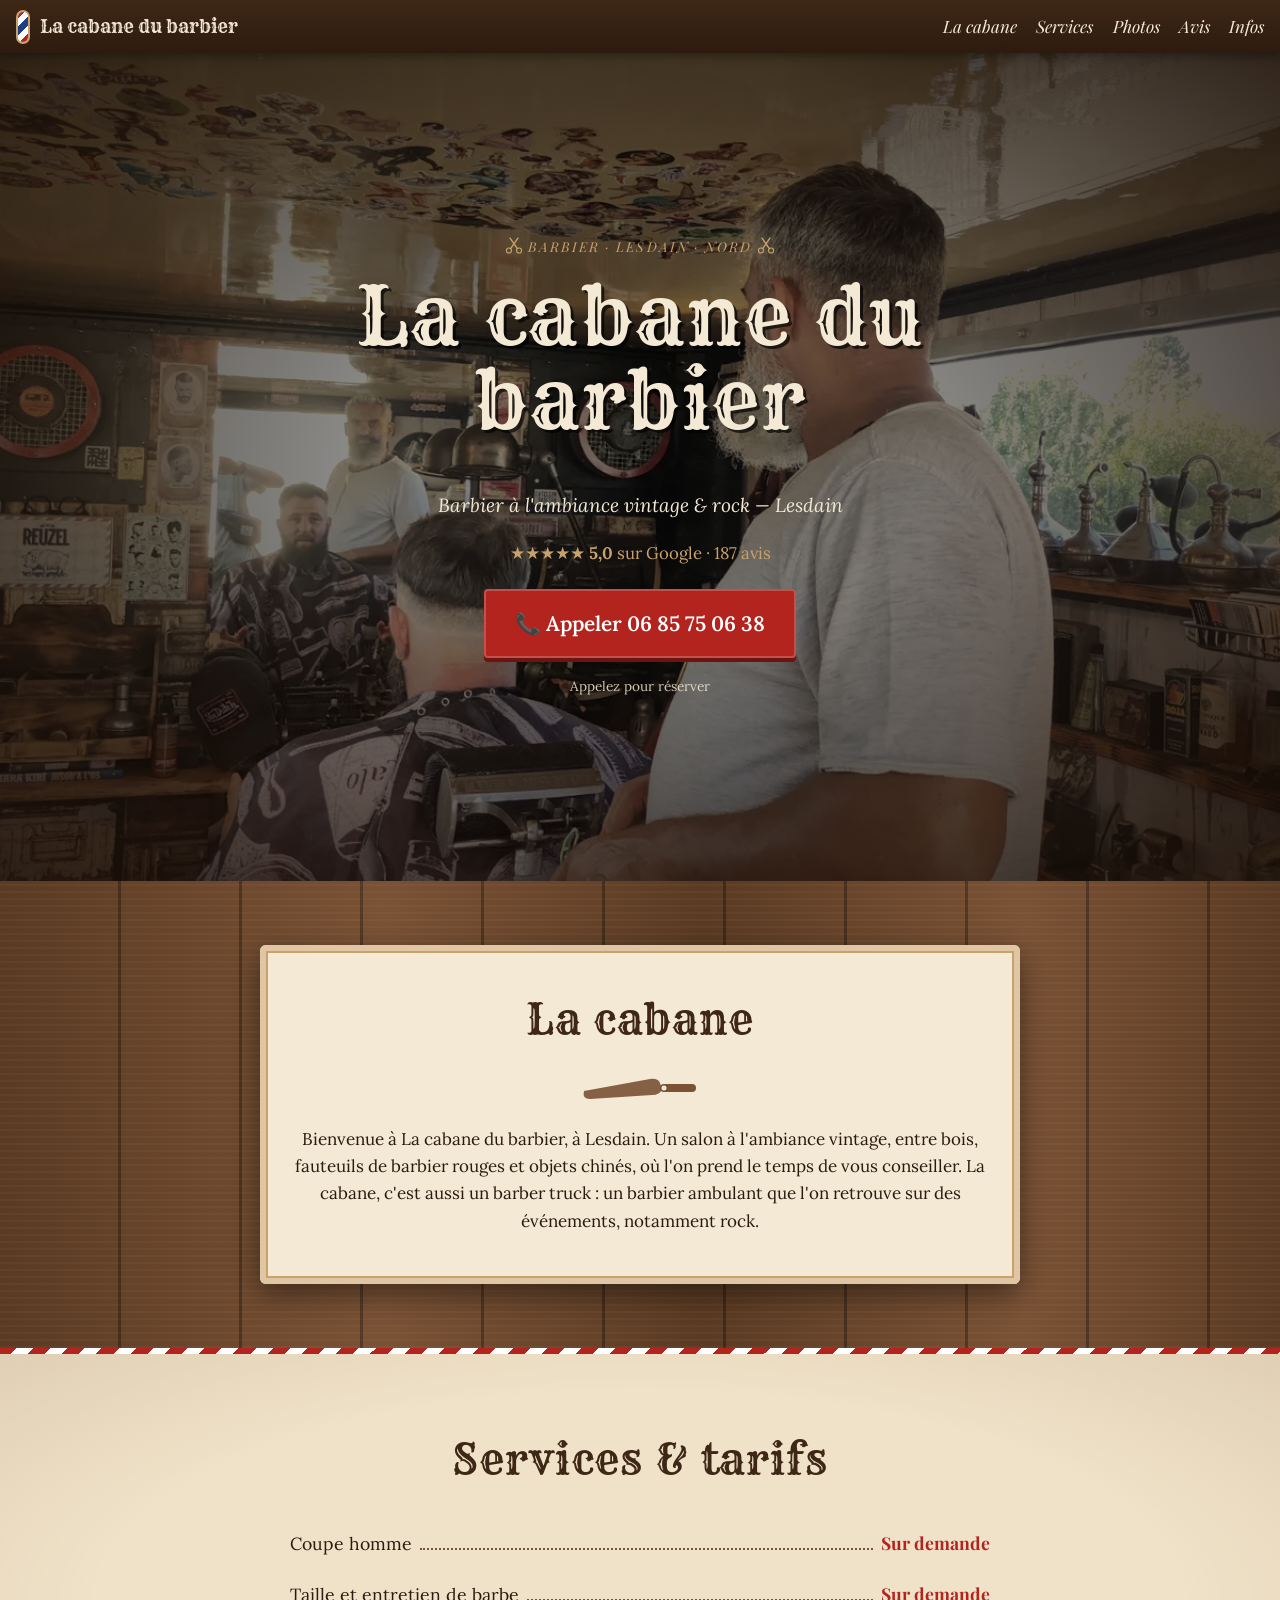
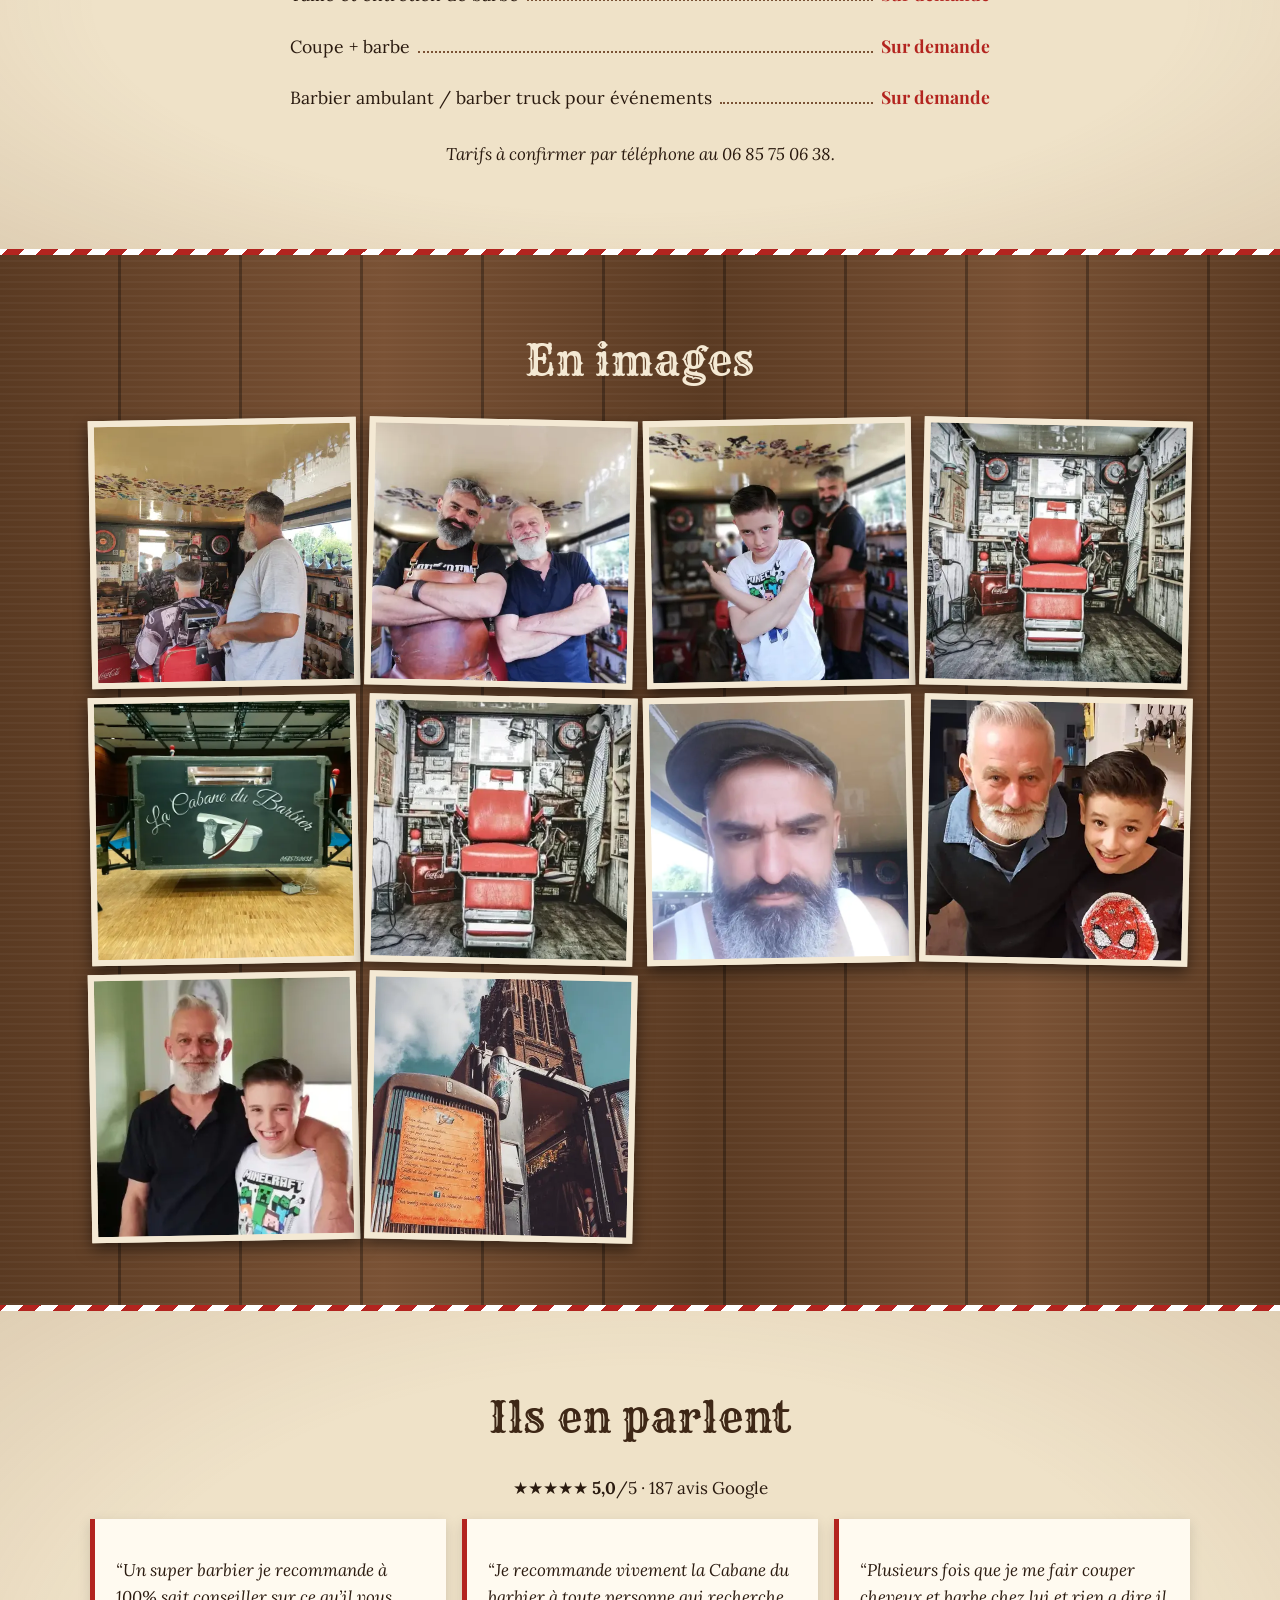
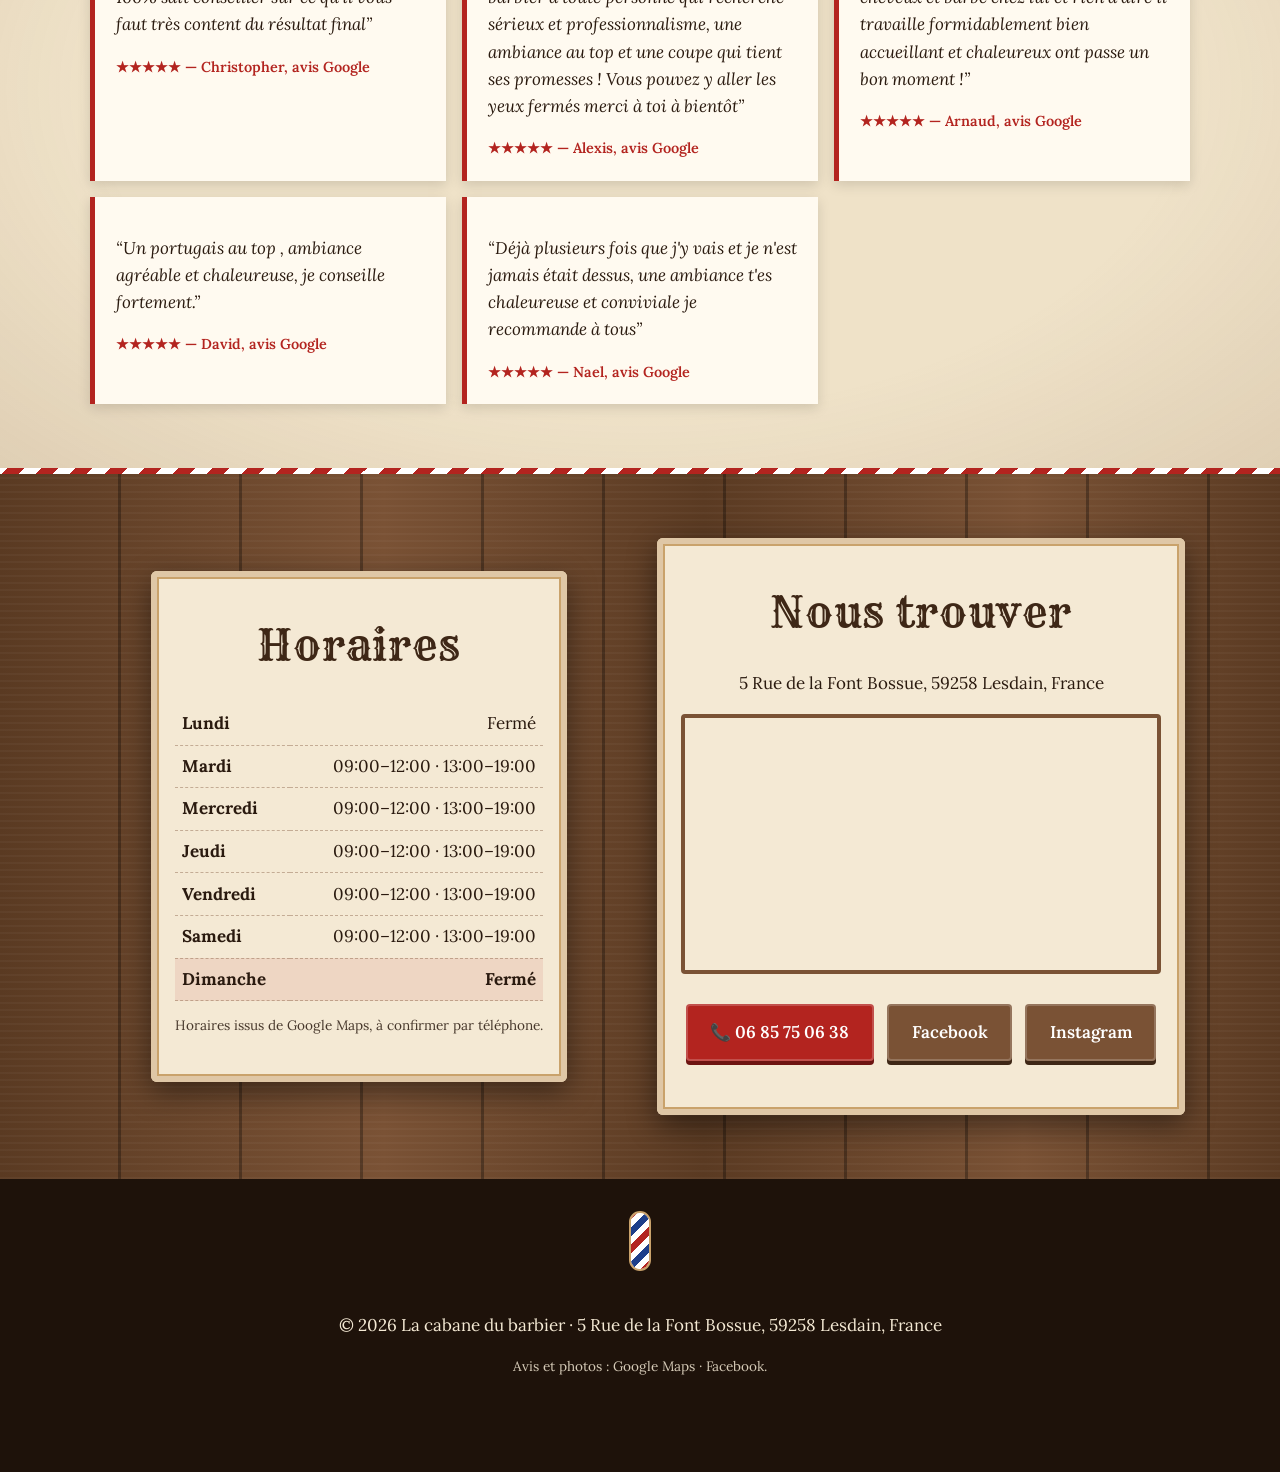
==== index.html @ 54a02e19 "Site La cabane du barbier" ====
<!doctype html><html lang="fr"><head><meta charset="utf-8"><meta name="viewport" content="width=device-width,initial-scale=1">
<title>La cabane du barbier — Barbier à Lesdain (59)</title>
<meta name="description" content="La cabane du barbier, barbier à l'ambiance vintage à Lesdain (Nord). Coupe, barbe, barber truck. 5,0 sur Google. Appelez le 06 85 75 06 38 pour réserver.">
<meta property="og:title" content="La cabane du barbier — Lesdain"><meta property="og:image" content="img/salon-fauteuil-rouge.webp">
<link rel="preconnect" href="https://fonts.googleapis.com"><link href="https://fonts.googleapis.com/css2?family=Rye&family=Playfair+Display:ital,wght@0,600;0,800;1,600&family=Lora:wght@400;600&display=swap" rel="stylesheet">
<link rel="stylesheet" href="assets/style.css?v=1">
</head><body>
<svg width="0" height="0" style="position:absolute"><defs>
<symbol id="razor" viewBox="0 0 120 40"><path d="M4 22 L70 10 Q78 9 80 14 L82 20 Q80 26 72 26 L10 30 Q2 30 4 22Z" fill="currentColor" opacity=".9"/><rect x="80" y="15" width="36" height="8" rx="4" fill="currentColor"/><circle cx="84" cy="19" r="2.5" fill="#f4e9d4"/></symbol>
<symbol id="scissors" viewBox="0 0 64 64"><circle cx="14" cy="48" r="9" fill="none" stroke="currentColor" stroke-width="4"/><circle cx="50" cy="48" r="9" fill="none" stroke="currentColor" stroke-width="4"/><path d="M20 41 L46 4 M44 41 L18 4" stroke="currentColor" stroke-width="5" stroke-linecap="round"/></symbol>
</defs></svg>
<header class="top"><a href="#" class="brand"><span class="pole"><i></i></span><span data-k="nom">La cabane du barbier</span></a>
<nav><a href="#apropos">La cabane</a><a href="#services">Services</a><a href="#galerie">Photos</a><a href="#avis">Avis</a><a href="#infos">Infos</a></nav></header>
<section class="hero"><img src="img/salon-fauteuil-rouge.webp" alt="Fauteuil de barbier rouge dans La cabane du barbier" class="hero-bg">
<div class="hero-in"><p class="since"><svg class="ic"><use href="#scissors"/></svg> Barbier · Lesdain · Nord <svg class="ic"><use href="#scissors"/></svg></p>
<h1 data-k="nom">La cabane du barbier</h1><p class="slogan" data-k="slogan"></p>
<p class="stars">★★★★★ <b data-k="note_google">5,0</b> sur Google · <span data-k="nb_avis">187</span> avis</p>
<a class="btn call" data-tel href="tel:+33685750638">📞 Appeler <span data-k="telephone">06 85 75 06 38</span></a>
<p class="small" data-k="reservation">Appelez pour réserver</p></div></section>
<section id="apropos" class="wood"><div class="card"><h2>La cabane</h2><svg class="razor"><use href="#razor"/></svg><p data-k="apropos"></p></div></section>
<section id="services" class="paper"><h2>Services &amp; tarifs</h2><ul class="menu" id="services-list"></ul><p class="note" data-k="note_services"></p></section>
<section id="galerie" class="wood"><h2 class="light">En images</h2><div class="grid" id="gal"></div></section>
<section id="avis" class="paper"><h2>Ils en parlent</h2><p class="center">★★★★★ <b data-k="note_google">5,0</b>/5 · <span data-k="nb_avis">187</span> avis Google</p><div class="reviews" id="rev"></div></section>
<section id="infos" class="wood"><div class="two"><div class="card"><h2>Horaires</h2><table id="hours"></table><p class="small">Horaires issus de Google Maps, à confirmer par téléphone.</p></div>
<div class="card"><h2>Nous trouver</h2><p data-k="adresse"></p><iframe title="Carte" loading="lazy" src="https://www.openstreetmap.org/export/embed.html?bbox=3.2661%2C50.0950%2C3.2761%2C50.1000&amp;layer=mapnik&amp;marker=50.0975604%2C3.2711028"></iframe>
<p><a class="btn" data-tel href="tel:+33685750638">📞 <span data-k="telephone">06 85 75 06 38</span></a> <a class="btn alt" data-fb href="#" target="_blank" rel="noopener">Facebook</a> <a class="btn alt" data-ig href="#" target="_blank" rel="noopener">Instagram</a></p></div></div></section>
<footer><div class="pole big"><i></i></div><p>© <span id="y"></span> <span data-k="nom"></span> · <span data-k="adresse"></span></p><p class="small">Avis et photos : Google Maps · Facebook.</p></footer>
<a class="fab" data-tel href="tel:+33685750638" aria-label="Appeler">📞</a>
<div id="lb" class="lb" hidden><button aria-label="Fermer">✕</button><img alt=""></div>
<script src="assets/app.js?v=1"></script></body></html>
---- assets/style.css ----
:root{--wood1:#5a3a22;--wood2:#3e2716;--wood3:#7a5235;--cream:#f4e9d4;--paper:#efe2c8;--red:#b3241f;--ink:#2a1a0f;--gold:#c9a26b}
*{box-sizing:border-box}html{scroll-behavior:smooth}body{margin:0;font:17px/1.6 Lora,Georgia,serif;color:var(--ink);background:var(--paper)}
h1,h2{font-family:Rye,'Playfair Display',serif;font-weight:400;letter-spacing:.02em;margin:.2em 0 .6em}h2{font-size:clamp(1.8rem,5vw,2.6rem);text-align:center;color:var(--wood2)}h2.light,.wood h2{color:var(--cream)}
.card h2{color:var(--wood2)}
.top{position:sticky;top:0;z-index:20;display:flex;justify-content:space-between;align-items:center;gap:1rem;padding:.6rem 1rem;background:linear-gradient(var(--wood2),#2c1b0f);color:var(--cream);box-shadow:0 2px 10px #0006}
.brand{display:flex;gap:.6rem;align-items:center;color:var(--cream);text-decoration:none;font-family:Rye,serif;font-size:1.1rem}
nav{display:none;gap:1.2rem}nav a{color:var(--cream);text-decoration:none;font-family:'Playfair Display';font-style:italic}nav a:hover{color:var(--gold)}
@media(min-width:800px){nav{display:flex}}
.pole{width:14px;height:34px;border-radius:7px;border:2px solid var(--gold);overflow:hidden;display:inline-block;background:#fff;position:relative}
.pole i{position:absolute;inset:-40px 0 0;background:repeating-linear-gradient(-45deg,var(--red) 0 6px,#fff 6px 12px,#1d3f8a 12px 18px,#fff 18px 24px);animation:pole 1.4s linear infinite}
.pole.big{width:22px;height:60px;border-radius:11px;margin:0 auto 1rem}@keyframes pole{to{transform:translateY(34px)}}
@media(prefers-reduced-motion:reduce){.pole i{animation:none}}
.hero{position:relative;min-height:92vh;display:grid;place-items:center;text-align:center;color:var(--cream);overflow:hidden}
.hero-bg{position:absolute;inset:0;width:100%;height:100%;object-fit:cover;filter:sepia(.25) brightness(.55)}
.hero:after{content:"";position:absolute;inset:0;background:radial-gradient(ellipse at center,transparent 30%,#1c0f07cc 100%)}
.hero-in{position:relative;z-index:2;padding:2rem 1.2rem;max-width:760px}.hero h1{font-size:clamp(2.4rem,9vw,5rem);line-height:1.05;text-shadow:3px 3px 0 #000a}
.since{font-family:'Playfair Display';font-style:italic;letter-spacing:.15em;text-transform:uppercase;font-size:.85rem;color:var(--gold)}.ic{width:18px;height:18px;vertical-align:-3px;color:var(--gold)}
.slogan{font-size:1.2rem;font-style:italic}.stars{color:var(--gold);font-size:1.05rem}
.btn{display:inline-block;background:var(--red);color:#fff;text-decoration:none;padding:.8rem 1.4rem;border-radius:4px;font-weight:600;border:2px solid #fff3;box-shadow:0 4px 0 #6d1411;margin:.3rem}
.btn.call{font-size:1.3rem;padding:1rem 1.8rem}.btn:active{transform:translateY(3px);box-shadow:0 1px 0 #6d1411}.btn.alt{background:var(--wood3);box-shadow:0 4px 0 var(--wood2)}
.small{font-size:.85rem;opacity:.85}.center{text-align:center}
section{padding:4rem 1.2rem}
.wood{background:repeating-linear-gradient(90deg,transparent 0 118px,#0000004d 118px 121px),repeating-linear-gradient(0deg,#ffffff08 0 2px,transparent 2px 7px),linear-gradient(90deg,var(--wood1),var(--wood3) 30%,var(--wood1) 55%,var(--wood3) 80%,var(--wood1));color:var(--cream)}
.paper{background:radial-gradient(#0000 60%,#7a523522),var(--paper);border-top:6px solid;border-bottom:6px solid;border-image:repeating-linear-gradient(-45deg,var(--red) 0 12px,#fff 12px 24px) 6}
.card{background:var(--cream);color:var(--ink);max-width:760px;margin:auto;padding:2rem 1.5rem;border-radius:6px;box-shadow:0 10px 30px #0007,inset 0 0 0 6px #fff6,inset 0 0 0 8px var(--gold);text-align:center}
.razor{width:120px;height:40px;color:var(--wood3);display:block;margin:-.5rem auto 1rem}
.menu{list-style:none;max-width:700px;margin:0 auto;padding:0}.menu li{display:flex;align-items:baseline;gap:.5rem;padding:.7rem 0;font-size:1.1rem}.menu i{flex:1;border-bottom:2px dotted var(--wood3)}.menu b{color:var(--red);font-family:'Playfair Display'}
.note{text-align:center;font-style:italic}
.grid{display:grid;grid-template-columns:repeat(2,1fr);gap:.6rem;max-width:1100px;margin:auto}@media(min-width:800px){.grid{grid-template-columns:repeat(4,1fr)}}
.ph{padding:0;border:6px solid var(--cream);background:var(--cream);cursor:zoom-in;aspect-ratio:1;overflow:hidden;box-shadow:0 6px 16px #0008;transform:rotate(-1deg);transition:.25s}.ph:nth-child(even){transform:rotate(1.2deg)}.ph:hover{transform:scale(1.04) rotate(0)}
.ph img{width:100%;height:100%;object-fit:cover;display:block}
.lb{position:fixed;inset:0;z-index:50;background:#000e;display:grid;place-items:center}.lb[hidden]{display:none}.lb img{max-width:94vw;max-height:88vh;border:6px solid var(--cream)}.lb button{position:absolute;top:1rem;right:1rem;font-size:1.6rem;background:none;color:#fff;border:0}
.reviews{display:grid;gap:1rem;max-width:1100px;margin:auto}@media(min-width:800px){.reviews{grid-template-columns:repeat(3,1fr)}}
blockquote{margin:0;background:#fffaf0;padding:1.3rem;border-left:5px solid var(--red);box-shadow:0 4px 12px #0002;font-style:italic}cite{display:block;margin-top:.6rem;font-style:normal;color:var(--red);font-weight:600;font-size:.9rem}
.two{display:grid;gap:1.5rem;max-width:1100px;margin:auto}@media(min-width:800px){.two{grid-template-columns:1fr 1fr}}
table{width:100%;border-collapse:collapse}th,td{padding:.45rem;border-bottom:1px dashed #7a523566;text-align:left}td{text-align:right}tr.today{background:#b3241f18;font-weight:700}
iframe{width:100%;height:260px;border:4px solid var(--wood3);border-radius:4px}
footer{background:#1e120a;color:var(--cream);text-align:center;padding:2rem 1rem 5rem}
.fab{position:fixed;right:16px;bottom:16px;width:60px;height:60px;border-radius:50%;background:var(--red);display:grid;place-items:center;font-size:1.6rem;text-decoration:none;box-shadow:0 6px 18px #000a;z-index:30;border:3px solid #fff}
@media(min-width:800px){.fab{display:none}}
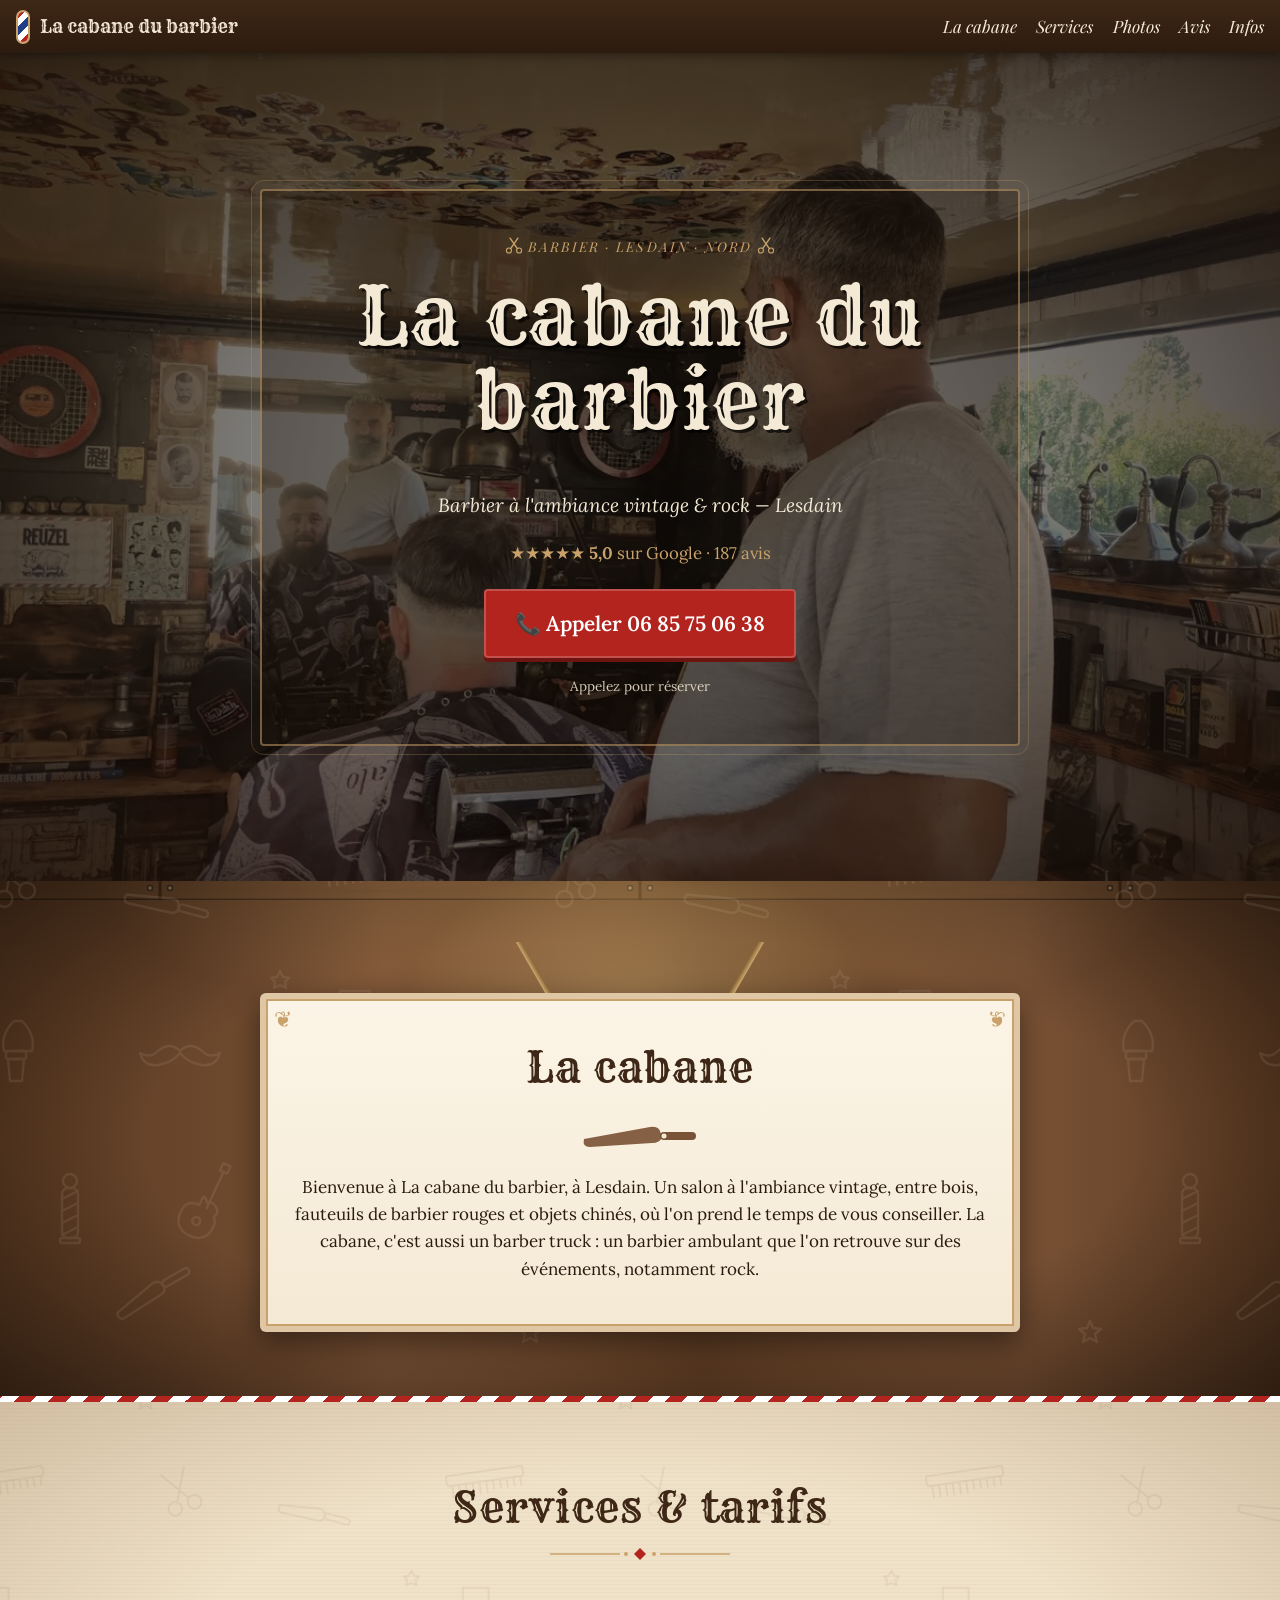
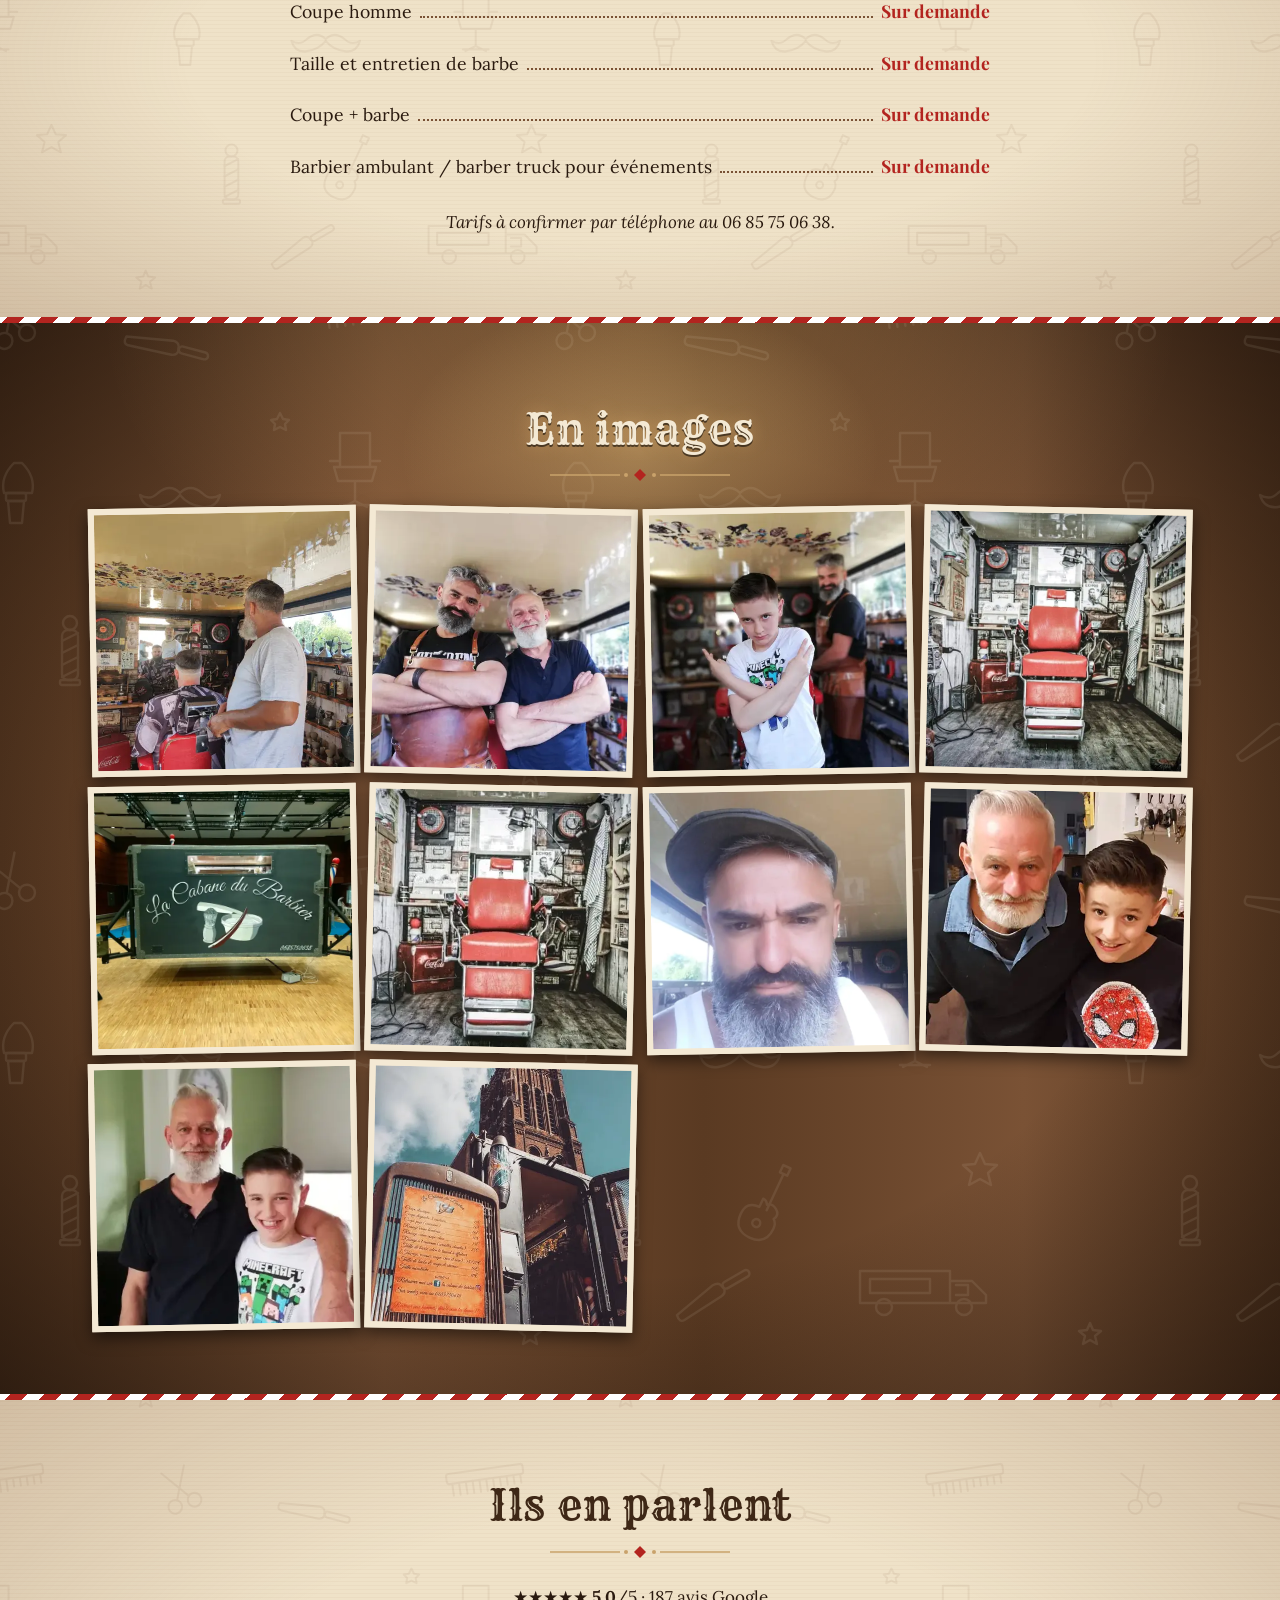
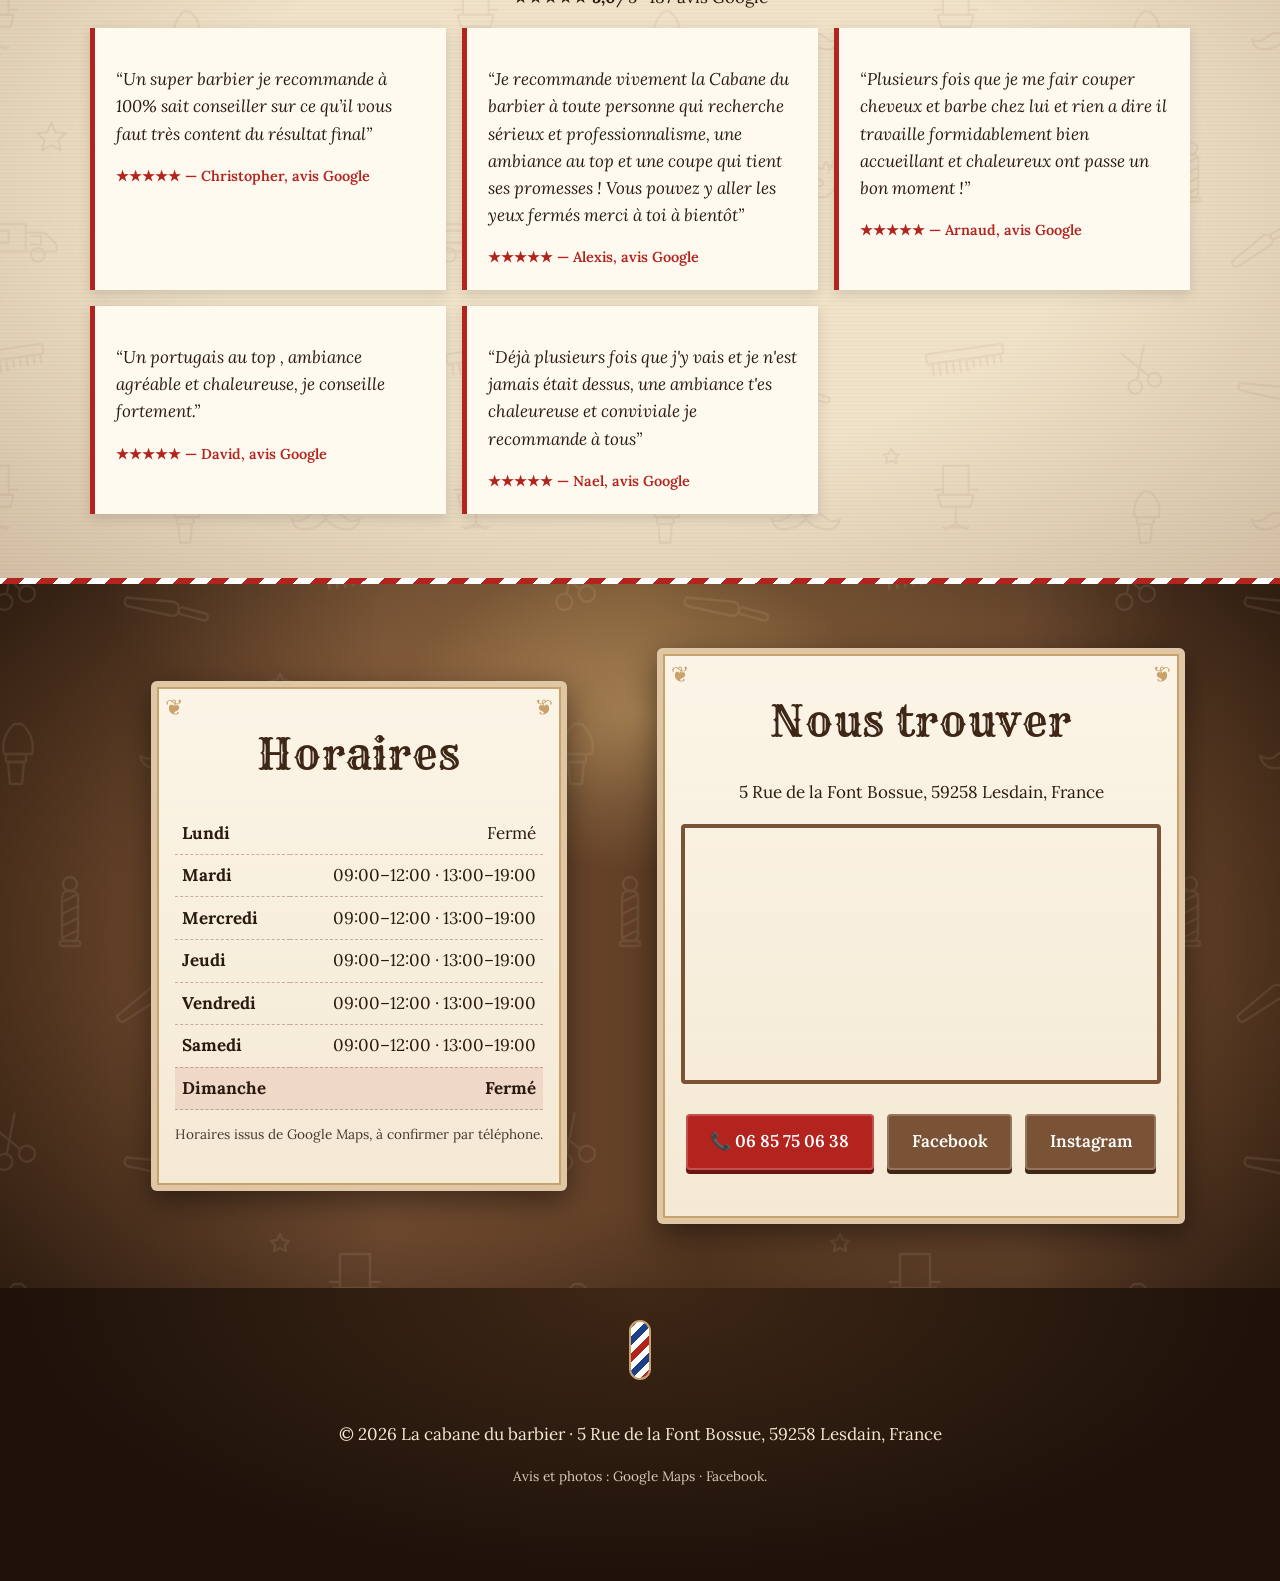
==== commit 53d5600b: "Fonds enrichis (bois, motifs barbier, lampe, enseigne)" ====
--- a/index.html
+++ b/index.html
@@ -3,7 +3,7 @@
 <meta name="description" content="La cabane du barbier, barbier à l'ambiance vintage à Lesdain (Nord). Coupe, barbe, barber truck. 5,0 sur Google. Appelez le 06 85 75 06 38 pour réserver.">
 <meta property="og:title" content="La cabane du barbier — Lesdain"><meta property="og:image" content="img/salon-fauteuil-rouge.webp">
 <link rel="preconnect" href="https://fonts.googleapis.com"><link href="https://fonts.googleapis.com/css2?family=Rye&family=Playfair+Display:ital,wght@0,600;0,800;1,600&family=Lora:wght@400;600&display=swap" rel="stylesheet">
-<link rel="stylesheet" href="assets/style.css?v=1">
+<link rel="stylesheet" href="assets/style.css?v=2">
 </head><body>
 <svg width="0" height="0" style="position:absolute"><defs>
 <symbol id="razor" viewBox="0 0 120 40"><path d="M4 22 L70 10 Q78 9 80 14 L82 20 Q80 26 72 26 L10 30 Q2 30 4 22Z" fill="currentColor" opacity=".9"/><rect x="80" y="15" width="36" height="8" rx="4" fill="currentColor"/><circle cx="84" cy="19" r="2.5" fill="#f4e9d4"/></symbol>
@@ -11,7 +11,7 @@
 </defs></svg>
 <header class="top"><a href="#" class="brand"><span class="pole"><i></i></span><span data-k="nom">La cabane du barbier</span></a>
 <nav><a href="#apropos">La cabane</a><a href="#services">Services</a><a href="#galerie">Photos</a><a href="#avis">Avis</a><a href="#infos">Infos</a></nav></header>
-<section class="hero"><img src="img/salon-fauteuil-rouge.webp" alt="Fauteuil de barbier rouge dans La cabane du barbier" class="hero-bg">
+<section class="hero"><img src="img/salon-fauteuil-rouge.webp" alt="Coupe en cours dans La cabane du barbier" class="hero-bg">
 <div class="hero-in"><p class="since"><svg class="ic"><use href="#scissors"/></svg> Barbier · Lesdain · Nord <svg class="ic"><use href="#scissors"/></svg></p>
 <h1 data-k="nom">La cabane du barbier</h1><p class="slogan" data-k="slogan"></p>
 <p class="stars">★★★★★ <b data-k="note_google">5,0</b> sur Google · <span data-k="nb_avis">187</span> avis</p>
@@ -27,4 +27,4 @@
 <footer><div class="pole big"><i></i></div><p>© <span id="y"></span> <span data-k="nom"></span> · <span data-k="adresse"></span></p><p class="small">Avis et photos : Google Maps · Facebook.</p></footer>
 <a class="fab" data-tel href="tel:+33685750638" aria-label="Appeler">📞</a>
 <div id="lb" class="lb" hidden><button aria-label="Fermer">✕</button><img alt=""></div>
-<script src="assets/app.js?v=1"></script></body></html>
+<script src="assets/app.js?v=2"></script></body></html>
--- a/assets/style.css
+++ b/assets/style.css
@@ -38,3 +38,23 @@
 footer{background:#1e120a;color:var(--cream);text-align:center;padding:2rem 1rem 5rem}
 .fab{position:fixed;right:16px;bottom:16px;width:60px;height:60px;border-radius:50%;background:var(--red);display:grid;place-items:center;font-size:1.6rem;text-decoration:none;box-shadow:0 6px 18px #000a;z-index:30;border:3px solid #fff}
 @media(min-width:800px){.fab{display:none}}
+/* === v2 : fonds enrichis === */
+.wood{position:relative;isolation:isolate;background:radial-gradient(ellipse 60% 45% at 50% 0,#ffc97a40,transparent 70%),radial-gradient(ellipse at center,transparent 55%,#120a0599 100%),url(wood.svg?v=2) 0 0/480px 360px,linear-gradient(90deg,var(--wood1),var(--wood3) 30%,var(--wood1) 55%,var(--wood3) 80%,var(--wood1));overflow:hidden}
+.wood:before{content:"";position:absolute;inset:-60px;z-index:-1;background:url(motifs.svg?v=2) 0 0/560px;opacity:.09;animation:drift 90s linear infinite}
+@keyframes drift{to{background-position:560px 560px}}
+.wood:after{content:"";position:absolute;left:50%;top:-40px;width:520px;height:340px;transform:translateX(-50%);z-index:-1;background:radial-gradient(#ffd99055,transparent 65%);animation:lamp 6s ease-in-out infinite alternate;pointer-events:none}
+@keyframes lamp{from{opacity:.65}to{opacity:1}}
+@media(min-width:900px){.wood{background-attachment:scroll,scroll,fixed,scroll}}
+@media(prefers-reduced-motion:reduce){.wood:before,.wood:after{animation:none}}
+.paper{position:relative;isolation:isolate;overflow:hidden;background:radial-gradient(ellipse at center,transparent 50%,#7a523540 100%),repeating-linear-gradient(0deg,#7a52350a 0 1px,transparent 1px 4px),var(--paper)}
+.paper:before{content:"";position:absolute;inset:0;z-index:-1;background:url(motifs.svg?v=2) 120px 40px/480px;filter:invert(.75) sepia(1) saturate(2) hue-rotate(-20deg);opacity:.08}
+.card{position:relative;background:linear-gradient(#fffaf0aa,#f4e9d4),var(--cream)}
+.card:before,.card:after{content:"❦";position:absolute;top:8px;left:14px;color:var(--gold);font-size:1.4rem}.card:after{left:auto;right:14px;transform:scaleX(-1)}
+#apropos .card{margin-top:3rem}
+#apropos .card>h2:before{content:"";position:absolute;top:-3.2rem;left:22%;right:22%;height:3.2rem;background:linear-gradient(60deg,transparent 48.5%,#c9a26b 49%,#8a6a3a 51%,transparent 51.5%) left/50% 100% no-repeat,linear-gradient(-60deg,transparent 48.5%,#c9a26b 49%,#8a6a3a 51%,transparent 51.5%) right/50% 100% no-repeat}
+#apropos .card{transform-origin:50% -3rem;animation:swing 7s ease-in-out infinite alternate}@keyframes swing{from{transform:rotate(-.6deg)}to{transform:rotate(.6deg)}}
+@media(prefers-reduced-motion:reduce){#apropos .card{animation:none}}
+.wood h2.light,.wood>h2{text-shadow:0 2px 0 #0008,0 0 18px #ffc97a55}
+section>h2:after{content:"";display:block;width:180px;height:14px;margin:.4rem auto 0;background:url("data:image/svg+xml,%3Csvg xmlns='http://www.w3.org/2000/svg' viewBox='0 0 180 14'%3E%3Cpath d='M0 7h70M110 7h70' stroke='%23c9a26b' stroke-width='1.5'/%3E%3Cpath d='M90 1l6 6-6 6-6-6z' fill='%23b3241f'/%3E%3Ccircle cx='76' cy='7' r='2' fill='%23c9a26b'/%3E%3Ccircle cx='104' cy='7' r='2' fill='%23c9a26b'/%3E%3C/svg%3E") center/contain no-repeat}
+.hero-in{border:2px solid #c9a26b88;outline:1px solid #c9a26b44;outline-offset:8px;background:#1c0f0755;border-radius:4px}
+footer{background:radial-gradient(ellipse at top,#3e2716,#1e120a 70%)}
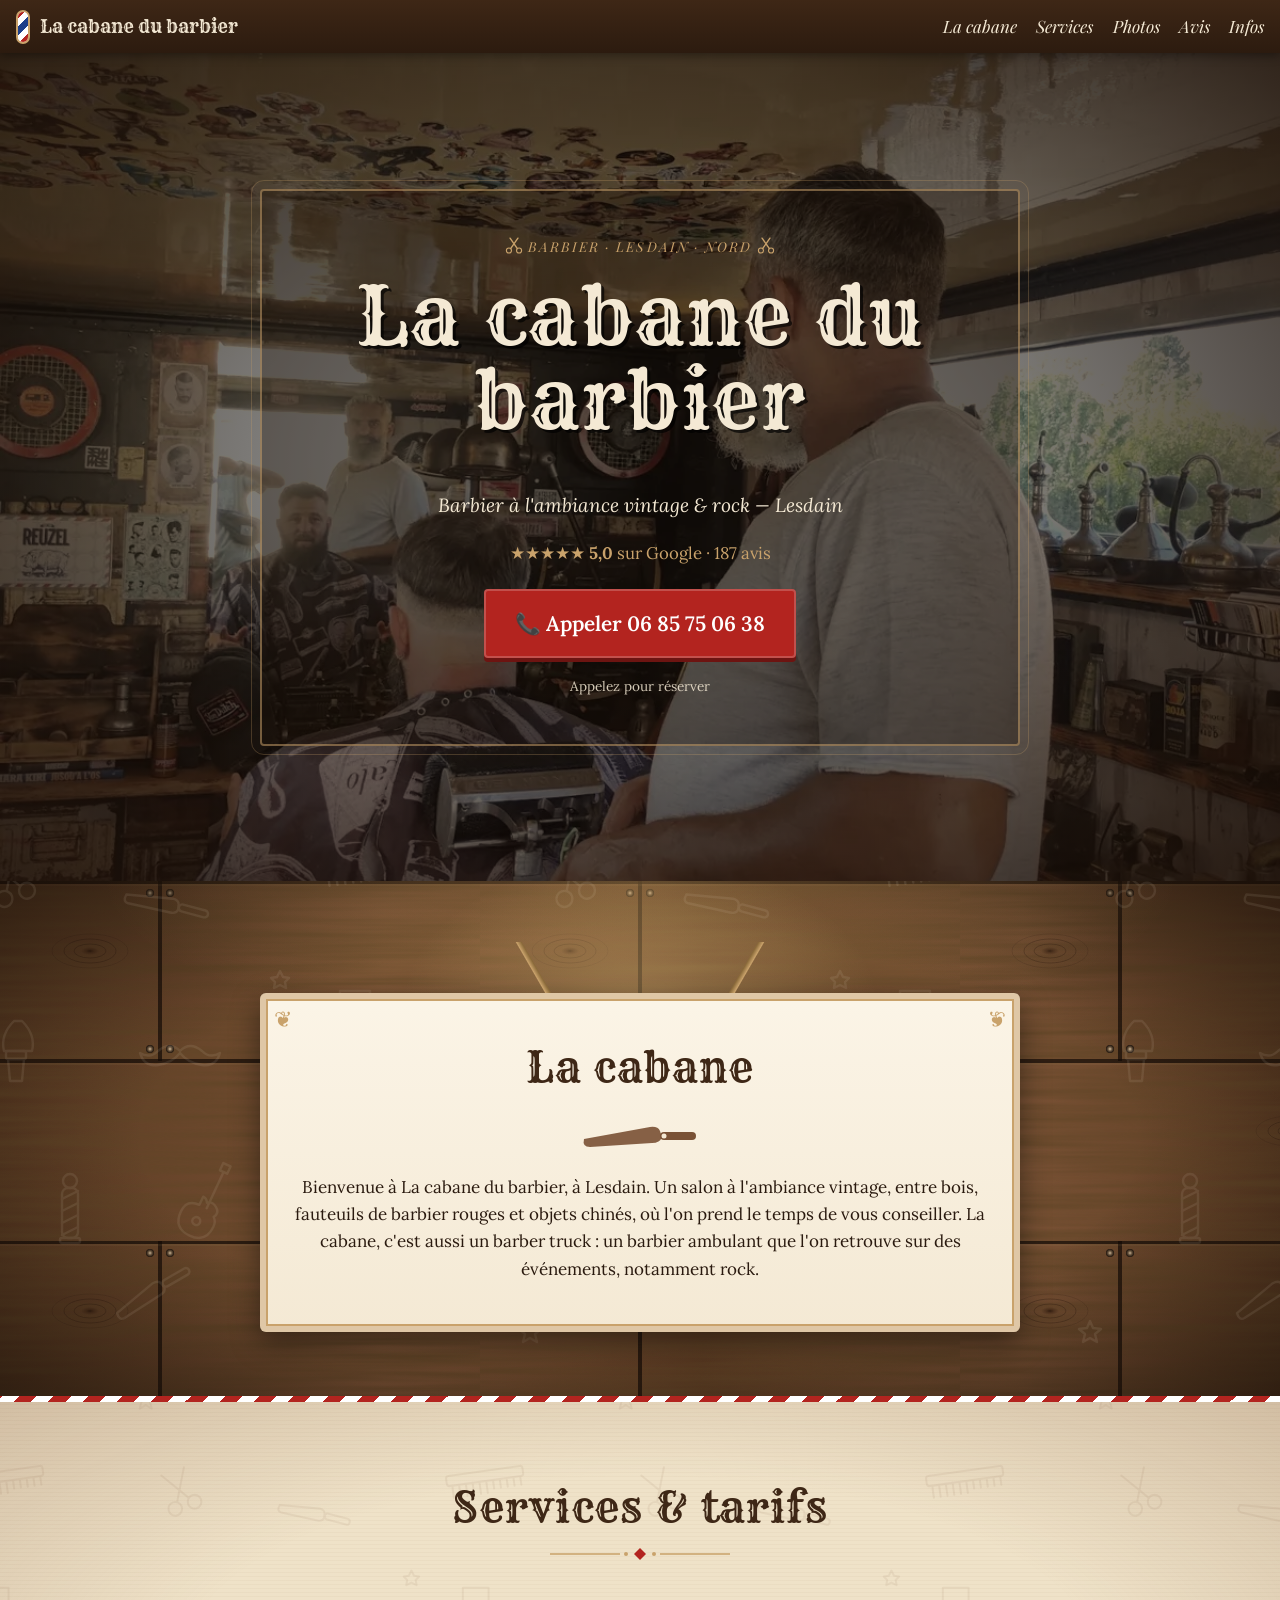
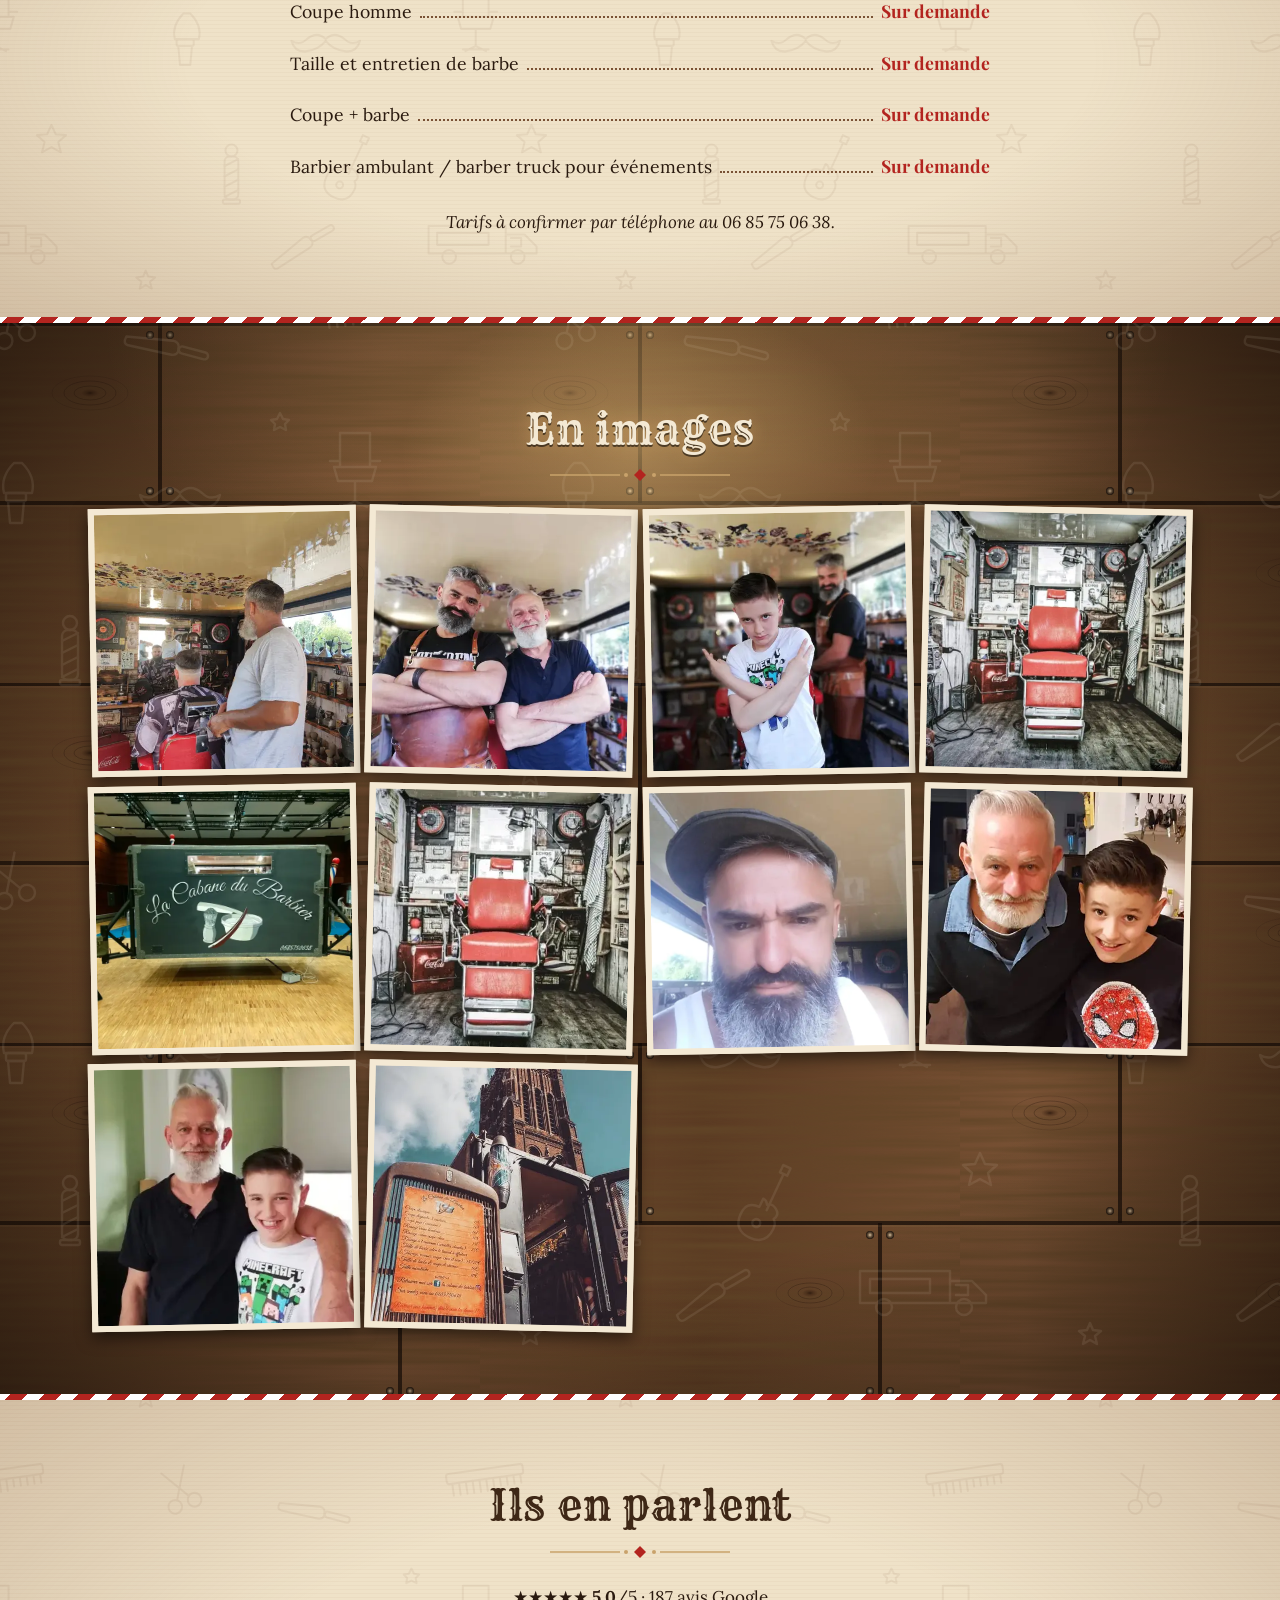
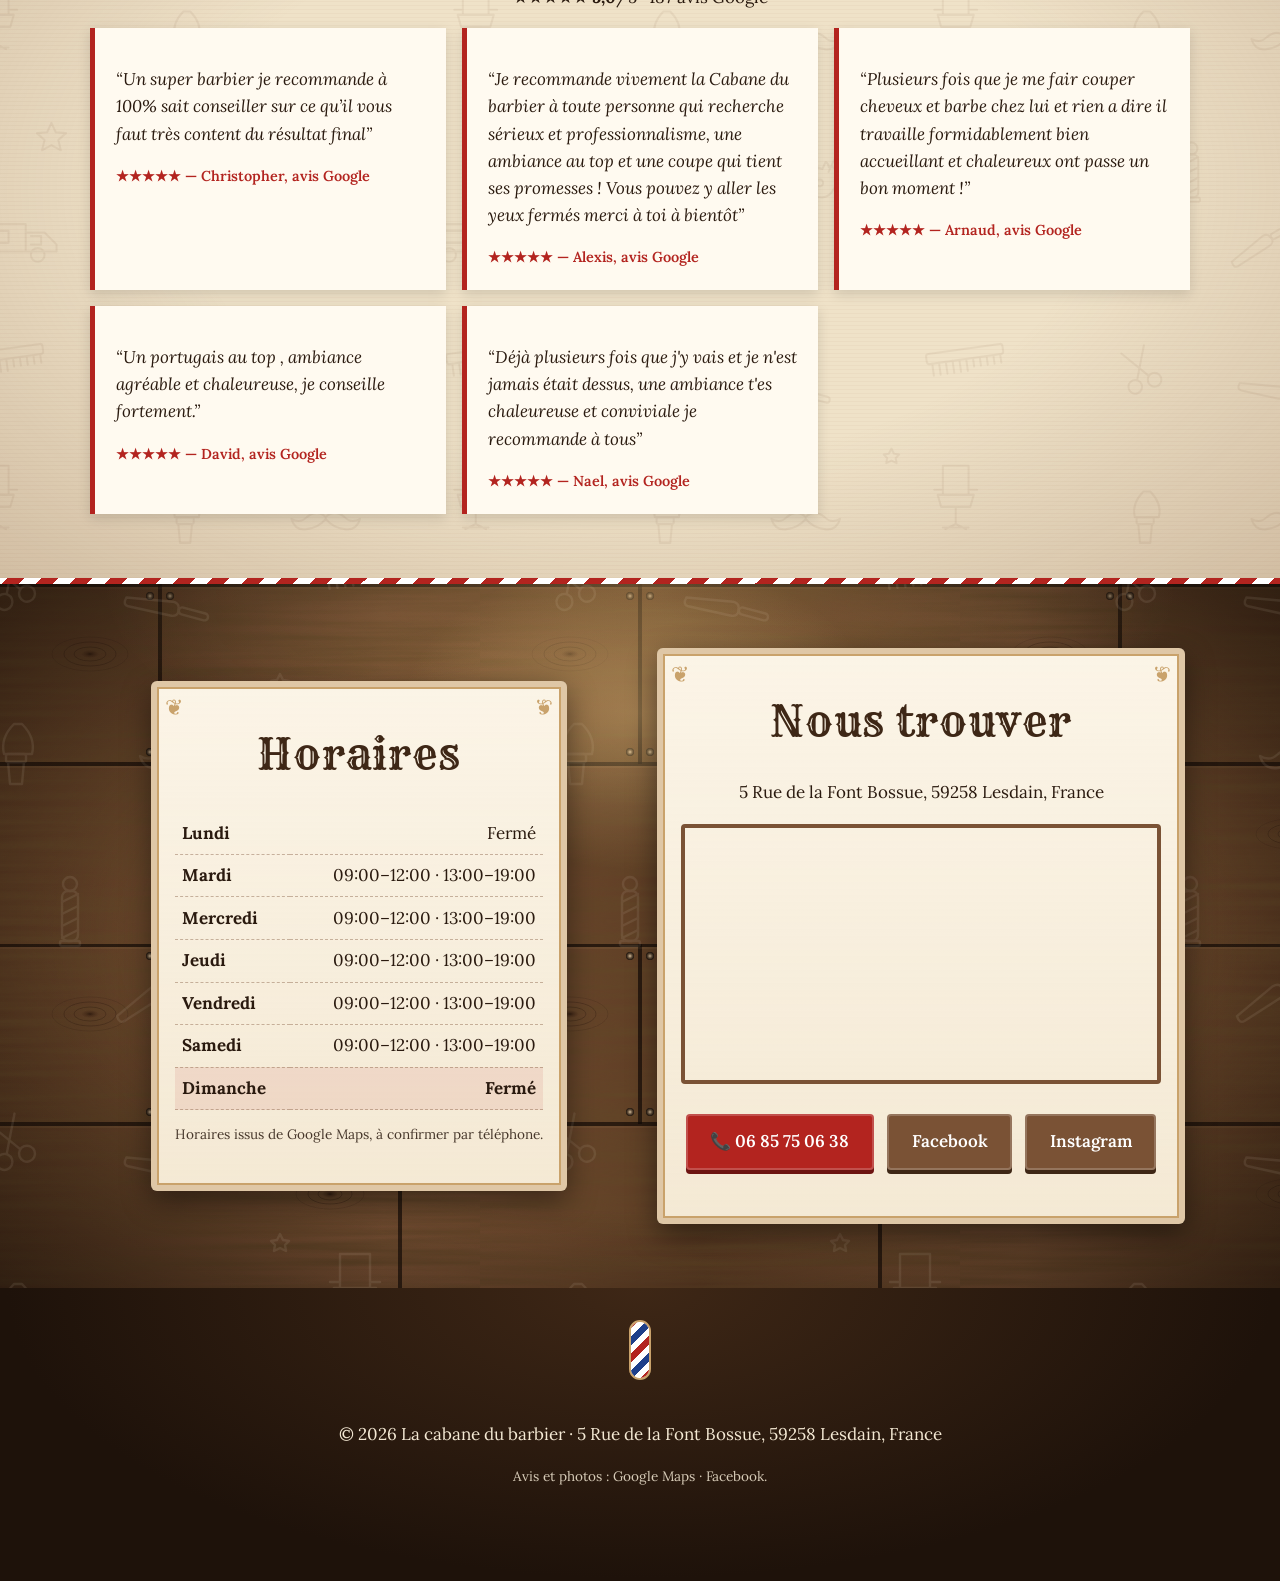
==== commit 97a3931d: "Bois plus marqué" ====
--- a/index.html
+++ b/index.html
@@ -3,7 +3,7 @@
 <meta name="description" content="La cabane du barbier, barbier à l'ambiance vintage à Lesdain (Nord). Coupe, barbe, barber truck. 5,0 sur Google. Appelez le 06 85 75 06 38 pour réserver.">
 <meta property="og:title" content="La cabane du barbier — Lesdain"><meta property="og:image" content="img/salon-fauteuil-rouge.webp">
 <link rel="preconnect" href="https://fonts.googleapis.com"><link href="https://fonts.googleapis.com/css2?family=Rye&family=Playfair+Display:ital,wght@0,600;0,800;1,600&family=Lora:wght@400;600&display=swap" rel="stylesheet">
-<link rel="stylesheet" href="assets/style.css?v=2">
+<link rel="stylesheet" href="assets/style.css?v=3">
 </head><body>
 <svg width="0" height="0" style="position:absolute"><defs>
 <symbol id="razor" viewBox="0 0 120 40"><path d="M4 22 L70 10 Q78 9 80 14 L82 20 Q80 26 72 26 L10 30 Q2 30 4 22Z" fill="currentColor" opacity=".9"/><rect x="80" y="15" width="36" height="8" rx="4" fill="currentColor"/><circle cx="84" cy="19" r="2.5" fill="#f4e9d4"/></symbol>
@@ -27,4 +27,4 @@
 <footer><div class="pole big"><i></i></div><p>© <span id="y"></span> <span data-k="nom"></span> · <span data-k="adresse"></span></p><p class="small">Avis et photos : Google Maps · Facebook.</p></footer>
 <a class="fab" data-tel href="tel:+33685750638" aria-label="Appeler">📞</a>
 <div id="lb" class="lb" hidden><button aria-label="Fermer">✕</button><img alt=""></div>
-<script src="assets/app.js?v=2"></script></body></html>
+<script src="assets/app.js?v=3"></script></body></html>
--- a/assets/style.css
+++ b/assets/style.css
@@ -39,15 +39,14 @@
 .fab{position:fixed;right:16px;bottom:16px;width:60px;height:60px;border-radius:50%;background:var(--red);display:grid;place-items:center;font-size:1.6rem;text-decoration:none;box-shadow:0 6px 18px #000a;z-index:30;border:3px solid #fff}
 @media(min-width:800px){.fab{display:none}}
 /* === v2 : fonds enrichis === */
-.wood{position:relative;isolation:isolate;background:radial-gradient(ellipse 60% 45% at 50% 0,#ffc97a40,transparent 70%),radial-gradient(ellipse at center,transparent 55%,#120a0599 100%),url(wood.svg?v=2) 0 0/480px 360px,linear-gradient(90deg,var(--wood1),var(--wood3) 30%,var(--wood1) 55%,var(--wood3) 80%,var(--wood1));overflow:hidden}
-.wood:before{content:"";position:absolute;inset:-60px;z-index:-1;background:url(motifs.svg?v=2) 0 0/560px;opacity:.09;animation:drift 90s linear infinite}
+.wood{position:relative;isolation:isolate;background:radial-gradient(ellipse 60% 45% at 50% 0,#ffc97a40,transparent 70%),radial-gradient(ellipse at center,transparent 55%,#120a0599 100%),url(wood.svg?v=3) 0 0/480px 360px,linear-gradient(90deg,var(--wood1),var(--wood3) 30%,var(--wood1) 55%,var(--wood3) 80%,var(--wood1));overflow:hidden}
+.wood:before{content:"";position:absolute;inset:-60px;z-index:-1;background:url(motifs.svg?v=3) 0 0/560px;opacity:.09;animation:drift 90s linear infinite}
 @keyframes drift{to{background-position:560px 560px}}
 .wood:after{content:"";position:absolute;left:50%;top:-40px;width:520px;height:340px;transform:translateX(-50%);z-index:-1;background:radial-gradient(#ffd99055,transparent 65%);animation:lamp 6s ease-in-out infinite alternate;pointer-events:none}
 @keyframes lamp{from{opacity:.65}to{opacity:1}}
-@media(min-width:900px){.wood{background-attachment:scroll,scroll,fixed,scroll}}
 @media(prefers-reduced-motion:reduce){.wood:before,.wood:after{animation:none}}
 .paper{position:relative;isolation:isolate;overflow:hidden;background:radial-gradient(ellipse at center,transparent 50%,#7a523540 100%),repeating-linear-gradient(0deg,#7a52350a 0 1px,transparent 1px 4px),var(--paper)}
-.paper:before{content:"";position:absolute;inset:0;z-index:-1;background:url(motifs.svg?v=2) 120px 40px/480px;filter:invert(.75) sepia(1) saturate(2) hue-rotate(-20deg);opacity:.08}
+.paper:before{content:"";position:absolute;inset:0;z-index:-1;background:url(motifs.svg?v=3) 120px 40px/480px;filter:invert(.75) sepia(1) saturate(2) hue-rotate(-20deg);opacity:.08}
 .card{position:relative;background:linear-gradient(#fffaf0aa,#f4e9d4),var(--cream)}
 .card:before,.card:after{content:"❦";position:absolute;top:8px;left:14px;color:var(--gold);font-size:1.4rem}.card:after{left:auto;right:14px;transform:scaleX(-1)}
 #apropos .card{margin-top:3rem}
